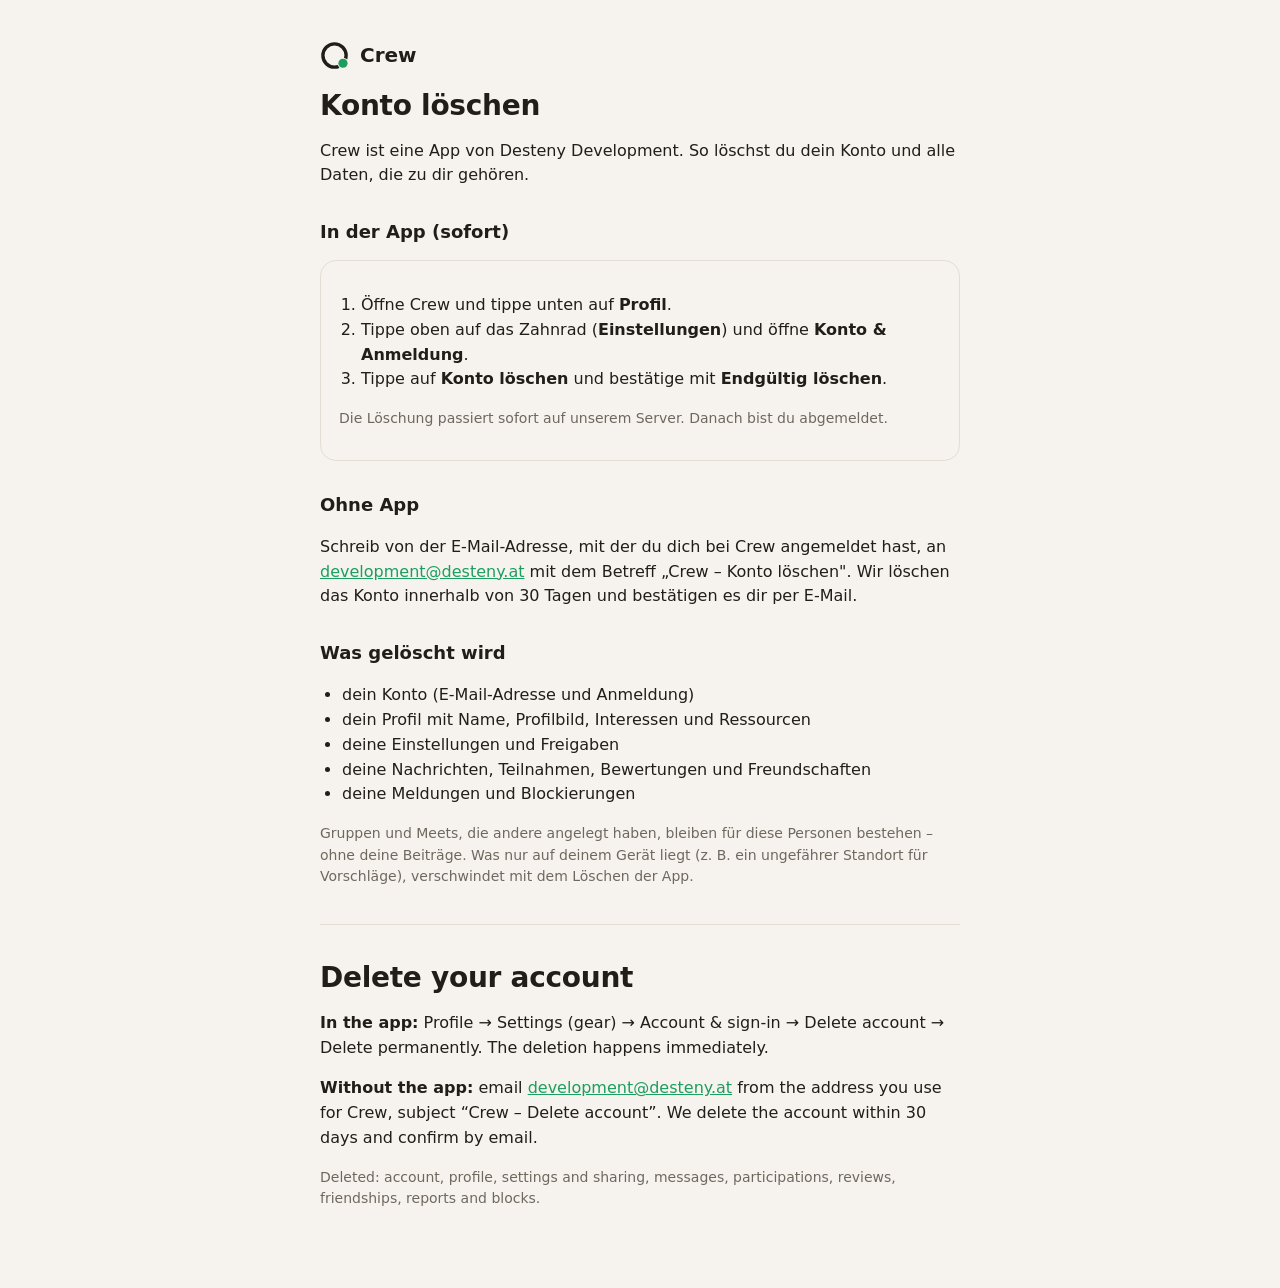
==== konto-loeschen.html @ 1696295f "Ausgelieferter Stand" ====
<!doctype html>
<html lang="de">
<head>
<meta charset="utf-8">
<meta name="viewport" content="width=device-width, initial-scale=1">
<title>Crew – Konto löschen</title>
<meta name="robots" content="index">
<style>
  /* Runde 3 (Store): Google Play verlangt eine Webseite, auf der man die Löschung seines Kontos
     anstoßen kann — auch ohne die App. Eigenständig, ohne App-Code, hell und dunkel. */
  :root { --paper:#f6f3ee; --ink:#211e1a; --muted:#6f685f; --line:#e3ddd3; --green:#1b9e5f; }
  @media (prefers-color-scheme: dark) { :root { --paper:#1a1816; --ink:#f2ede5; --muted:#a79f94; --line:#34302b; --green:#2db56f; } }
  body { margin:0; background:var(--paper); color:var(--ink); font:400 16px/1.55 system-ui,-apple-system,"Segoe UI",sans-serif; }
  main { max-width:640px; margin:0 auto; padding:40px 22px 64px; }
  h1 { font-size:28px; line-height:1.2; margin:18px 0 8px; letter-spacing:-.01em; }
  h2 { font-size:18px; margin:30px 0 6px; }
  p, li { color:var(--ink); }
  .leise { color:var(--muted); font-size:14px; }
  ol, ul { padding-left:22px; }
  .karte { border:1px solid var(--line); border-radius:16px; padding:16px 18px; margin:14px 0; }
  a { color:var(--green); }
  .marke { display:flex; align-items:center; gap:10px; font-weight:700; font-size:20px; }
  hr { border:0; border-top:1px solid var(--line); margin:36px 0; }
</style>
</head>
<body>
<main>
  <div class="marke">
    <svg width="30" height="30" viewBox="6 6 62 62" aria-hidden="true">
      <mask id="l" maskUnits="userSpaceOnUse" x="0" y="0" width="72" height="72"><rect width="72" height="72" fill="#fff"/><circle cx="53.5" cy="52" r="11.5" fill="#000"/></mask>
      <circle cx="36" cy="36" r="24" style="fill:none;stroke:var(--ink);stroke-width:7" mask="url(#l)"/>
      <circle cx="53.5" cy="52" r="9.5" style="fill:var(--green)"/>
    </svg>
    Crew
  </div>

  <h1>Konto löschen</h1>
  <p>Crew ist eine App von Desteny Development. So löschst du dein Konto und alle Daten, die zu dir gehören.</p>

  <h2>In der App (sofort)</h2>
  <div class="karte">
    <ol>
      <li>Öffne Crew und tippe unten auf <strong>Profil</strong>.</li>
      <li>Tippe oben auf das Zahnrad (<strong>Einstellungen</strong>) und öffne <strong>Konto &amp; Anmeldung</strong>.</li>
      <li>Tippe auf <strong>Konto löschen</strong> und bestätige mit <strong>Endgültig löschen</strong>.</li>
    </ol>
    <p class="leise">Die Löschung passiert sofort auf unserem Server. Danach bist du abgemeldet.</p>
  </div>

  <h2>Ohne App</h2>
  <p>Schreib von der E-Mail-Adresse, mit der du dich bei Crew angemeldet hast, an
    <a href="mailto:development@desteny.at?subject=Crew%20%E2%80%93%20Konto%20l%C3%B6schen">development@desteny.at</a>
    mit dem Betreff „Crew – Konto löschen". Wir löschen das Konto innerhalb von 30 Tagen und bestätigen es dir per E-Mail.</p>

  <h2>Was gelöscht wird</h2>
  <ul>
    <li>dein Konto (E-Mail-Adresse und Anmeldung)</li>
    <li>dein Profil mit Name, Profilbild, Interessen und Ressourcen</li>
    <li>deine Einstellungen und Freigaben</li>
    <li>deine Nachrichten, Teilnahmen, Bewertungen und Freundschaften</li>
    <li>deine Meldungen und Blockierungen</li>
  </ul>
  <p class="leise">Gruppen und Meets, die andere angelegt haben, bleiben für diese Personen bestehen – ohne deine Beiträge.
    Was nur auf deinem Gerät liegt (z. B. ein ungefährer Standort für Vorschläge), verschwindet mit dem Löschen der App.</p>

  <hr>

  <h1 lang="en">Delete your account</h1>
  <p lang="en"><strong>In the app:</strong> Profile → Settings (gear) → Account &amp; sign-in → Delete account → Delete permanently. The deletion happens immediately.</p>
  <p lang="en"><strong>Without the app:</strong> email <a href="mailto:development@desteny.at?subject=Crew%20%E2%80%93%20Delete%20account">development@desteny.at</a>
    from the address you use for Crew, subject “Crew – Delete account”. We delete the account within 30 days and confirm by email.</p>
  <p lang="en" class="leise">Deleted: account, profile, settings and sharing, messages, participations, reviews, friendships, reports and blocks.</p>
</main>
</body>
</html>
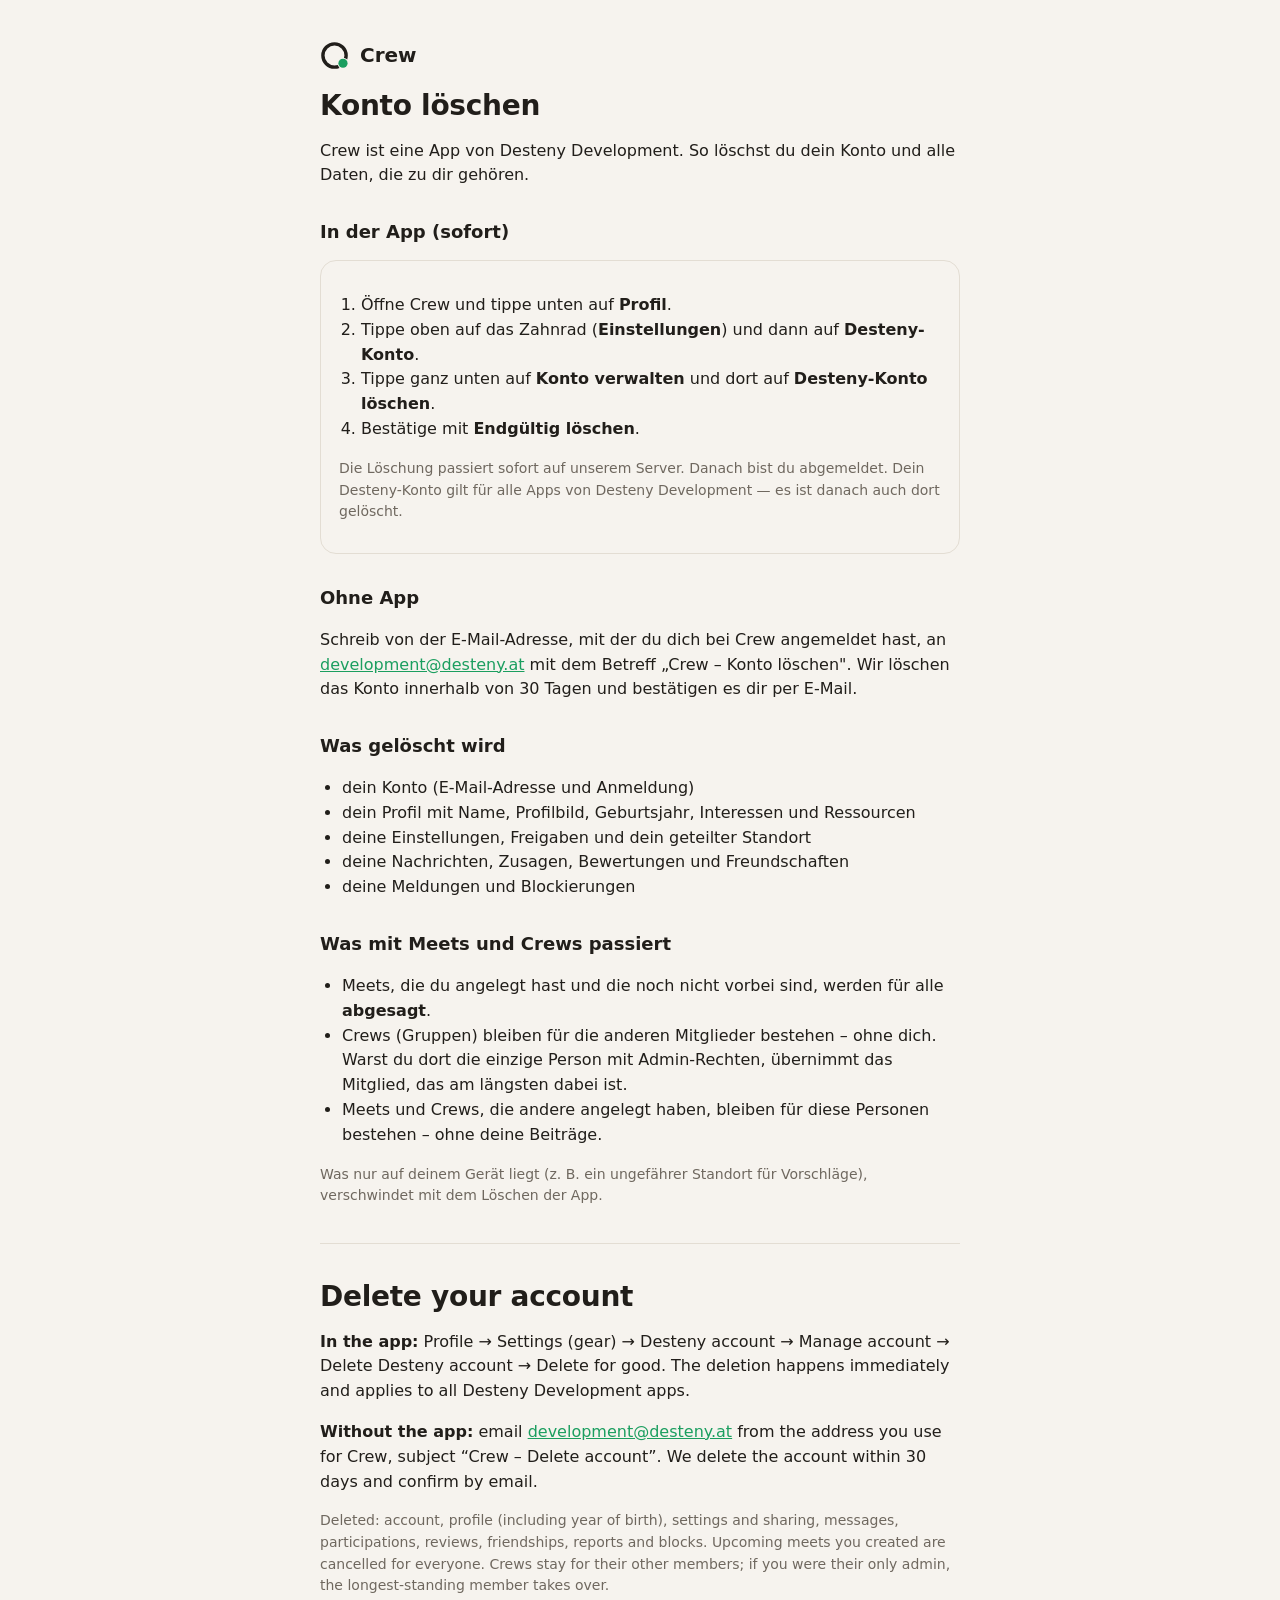
==== commit d420de76: "Ausgelieferter Stand" ====
--- a/konto-loeschen.html
+++ b/konto-loeschen.html
@@ -41,10 +41,12 @@
   <div class="karte">
     <ol>
       <li>Öffne Crew und tippe unten auf <strong>Profil</strong>.</li>
-      <li>Tippe oben auf das Zahnrad (<strong>Einstellungen</strong>) und öffne <strong>Konto &amp; Anmeldung</strong>.</li>
-      <li>Tippe auf <strong>Konto löschen</strong> und bestätige mit <strong>Endgültig löschen</strong>.</li>
+      <li>Tippe oben auf das Zahnrad (<strong>Einstellungen</strong>) und dann auf <strong>Desteny-Konto</strong>.</li>
+      <li>Tippe ganz unten auf <strong>Konto verwalten</strong> und dort auf <strong>Desteny-Konto löschen</strong>.</li>
+      <li>Bestätige mit <strong>Endgültig löschen</strong>.</li>
     </ol>
-    <p class="leise">Die Löschung passiert sofort auf unserem Server. Danach bist du abgemeldet.</p>
+    <p class="leise">Die Löschung passiert sofort auf unserem Server. Danach bist du abgemeldet.
+      Dein Desteny-Konto gilt für alle Apps von Desteny Development — es ist danach auch dort gelöscht.</p>
   </div>
 
   <h2>Ohne App</h2>
@@ -55,21 +57,28 @@
   <h2>Was gelöscht wird</h2>
   <ul>
     <li>dein Konto (E-Mail-Adresse und Anmeldung)</li>
-    <li>dein Profil mit Name, Profilbild, Interessen und Ressourcen</li>
-    <li>deine Einstellungen und Freigaben</li>
-    <li>deine Nachrichten, Teilnahmen, Bewertungen und Freundschaften</li>
+    <li>dein Profil mit Name, Profilbild, Geburtsjahr, Interessen und Ressourcen</li>
+    <li>deine Einstellungen, Freigaben und dein geteilter Standort</li>
+    <li>deine Nachrichten, Zusagen, Bewertungen und Freundschaften</li>
     <li>deine Meldungen und Blockierungen</li>
   </ul>
-  <p class="leise">Gruppen und Meets, die andere angelegt haben, bleiben für diese Personen bestehen – ohne deine Beiträge.
-    Was nur auf deinem Gerät liegt (z. B. ein ungefährer Standort für Vorschläge), verschwindet mit dem Löschen der App.</p>
+  <h2>Was mit Meets und Crews passiert</h2>
+  <ul>
+    <li>Meets, die du angelegt hast und die noch nicht vorbei sind, werden für alle <strong>abgesagt</strong>.</li>
+    <li>Crews (Gruppen) bleiben für die anderen Mitglieder bestehen – ohne dich. Warst du dort die einzige Person mit
+      Admin-Rechten, übernimmt das Mitglied, das am längsten dabei ist.</li>
+    <li>Meets und Crews, die andere angelegt haben, bleiben für diese Personen bestehen – ohne deine Beiträge.</li>
+  </ul>
+  <p class="leise">Was nur auf deinem Gerät liegt (z. B. ein ungefährer Standort für Vorschläge), verschwindet mit dem Löschen der App.</p>
 
   <hr>
 
   <h1 lang="en">Delete your account</h1>
-  <p lang="en"><strong>In the app:</strong> Profile → Settings (gear) → Account &amp; sign-in → Delete account → Delete permanently. The deletion happens immediately.</p>
+  <p lang="en"><strong>In the app:</strong> Profile → Settings (gear) → Desteny account → Manage account → Delete Desteny account → Delete for good. The deletion happens immediately and applies to all Desteny Development apps.</p>
   <p lang="en"><strong>Without the app:</strong> email <a href="mailto:development@desteny.at?subject=Crew%20%E2%80%93%20Delete%20account">development@desteny.at</a>
     from the address you use for Crew, subject “Crew – Delete account”. We delete the account within 30 days and confirm by email.</p>
-  <p lang="en" class="leise">Deleted: account, profile, settings and sharing, messages, participations, reviews, friendships, reports and blocks.</p>
+  <p lang="en" class="leise">Deleted: account, profile (including year of birth), settings and sharing, messages, participations, reviews, friendships, reports and blocks.
+    Upcoming meets you created are cancelled for everyone. Crews stay for their other members; if you were their only admin, the longest-standing member takes over.</p>
 </main>
 </body>
 </html>
